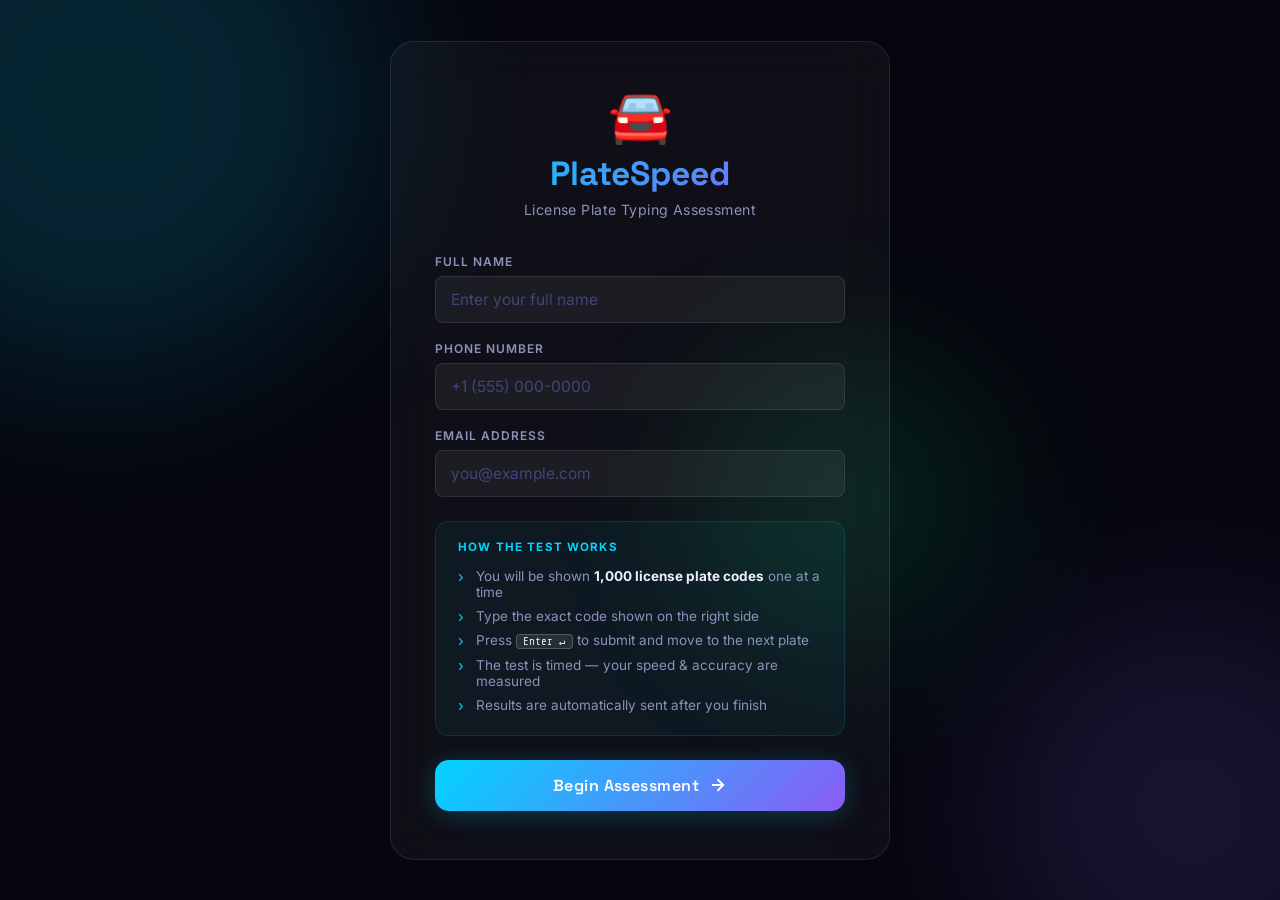
==== test.html @ a6c1d70e "Initial commit: PlateSpeed typing test app" ====
<!DOCTYPE html>
<html lang="en">
<head>
  <meta charset="UTF-8" />
  <meta name="viewport" content="width=device-width, initial-scale=1.0" />
  <title>PlateSpeed – Test in Progress</title>
  <meta name="description" content="License plate typing test in progress." />
  <link rel="stylesheet" href="style.css" />
  <style>
    /* Prevent any text selection across the entire test page */
    .plate-panel * {
      user-select: none !important;
      -webkit-user-select: none !important;
    }
  </style>
</head>
<body class="test-page">

  <!-- Subtle background -->
  <div class="bg-orbs">
    <div class="orb orb-1"></div>
    <div class="orb orb-2"></div>
  </div>

  <!-- ── Fixed Header ──────────────────────────────────────── -->
  <header class="test-header">
    <div class="test-header-inner">
      <div class="header-brand">🚘 PlateSpeed</div>

      <div class="header-progress-wrap">
        <span class="header-progress-label" id="progressLabel">Plate 0 / 1000</span>
        <div class="progress-track">
          <div class="progress-fill" id="progressFill"></div>
        </div>
      </div>

      <div class="header-timer" id="timerDisplay">00:00</div>
    </div>
  </header>

  <!-- ── Main Content ──────────────────────────────────────── -->
  <main class="test-main">
    <div class="test-grid">

      <!-- Left: Input panel -->
      <div class="input-panel">
        <span class="panel-label">Type the plate exactly</span>

        <div class="type-input-wrap">
          <input
            type="text"
            id="typeInput"
            maxlength="7"
            autocomplete="off"
            autocorrect="off"
            autocapitalize="characters"
            spellcheck="false"
            placeholder="_ _ _ _ _ _ _"
            aria-label="Type the license plate shown on the right"
          />
        </div>

        <div class="enter-hint">
          Press <kbd>Enter ↵</kbd> to submit &amp; advance
        </div>
      </div>

      <!-- Right: Plate display -->
      <div class="plate-panel">
        <span class="panel-label">Current Plate</span>

        <div class="plate-frame" aria-hidden="true">
          <div class="plate-display-inner">
            <!-- Bolt decorations -->
            <div class="plate-bolts">
              <div class="bolt"></div>
              <div class="bolt"></div>
            </div>
            <!-- The plate text — non-selectable -->
            <span id="plateText">Loading…</span>
            <div class="plate-state-bar">United States</div>
          </div>
        </div>

        <div class="plate-count-badge" id="plateBadge">1 / 1000</div>
      </div>

    </div>
  </main>

  <!-- ── Results Overlay ───────────────────────────────────── -->
  <div class="results-overlay" id="resultsOverlay" role="dialog" aria-modal="true" aria-label="Test Results">
    <div class="results-card">
      <span class="results-icon">🏁</span>
      <h2 class="results-title">Assessment Complete</h2>
      <p class="results-subtitle" id="resName">Well done!</p>

      <div class="results-stats">
        <div class="stat-block">
          <span class="stat-value" id="resCorrect">—</span>
          <span class="stat-label">Correct</span>
        </div>
        <div class="stat-block">
          <span class="stat-value" id="resAccuracy">—</span>
          <span class="stat-label">Accuracy</span>
        </div>
        <div class="stat-block">
          <span class="stat-value" id="resTime">—</span>
          <span class="stat-label">Time Taken</span>
        </div>
      </div>

      <p class="results-note" id="submitStatus">Submitting results…</p>

      <button class="btn-primary" onclick="window.location.href='index.html'" style="max-width:260px;margin:0 auto;">
        Take Another Test
      </button>
    </div>
  </div>

  <!-- ── Scripts ───────────────────────────────────────────── -->
  <script src="config.js"></script>
  <script src="plates.js"></script>
  <script src="test.js"></script>
</body>
</html>
---- style.css ----
/* ── PlateSpeed — style.css ─────────────────────────────────── */
@import url('https://fonts.googleapis.com/css2?family=Inter:wght@300;400;500;600;700&family=Space+Grotesk:wght@500;600;700&family=Share+Tech+Mono&display=swap');

/* ── Variables ──────────────────────────────────────────────── */
:root {
  --bg-0: #06060e;
  --bg-1: #0d0d1a;
  --glass: rgba(255, 255, 255, 0.04);
  --glass-border: rgba(255, 255, 255, 0.09);
  --accent-cyan: #00d4ff;
  --accent-purple: #8b5cf6;
  --accent-green: #00e87a;
  --gradient: linear-gradient(135deg, #00d4ff 0%, #8b5cf6 100%);
  --text-1: #eeeeff;
  --text-2: #9090bb;
  --text-3: #44447a;
  --radius-sm: 8px;
  --radius-md: 14px;
  --radius-lg: 24px;
}

/* ── Reset ──────────────────────────────────────────────────── */
*, *::before, *::after { box-sizing: border-box; margin: 0; padding: 0; }
html, body { height: 100%; }
body {
  font-family: 'Inter', sans-serif;
  background: var(--bg-0);
  color: var(--text-1);
  -webkit-font-smoothing: antialiased;
  overflow-x: hidden;
}

/* ── Background Orbs ────────────────────────────────────────── */
.bg-orbs { position: fixed; inset: 0; pointer-events: none; z-index: 0; overflow: hidden; }
.orb {
  position: absolute; border-radius: 50%;
  filter: blur(90px); opacity: 0.15;
  animation: orbFloat 14s ease-in-out infinite;
}
.orb-1 { width: 560px; height: 560px; background: #00d4ff; top: -180px; left: -180px; animation-delay: 0s; }
.orb-2 { width: 420px; height: 420px; background: #8b5cf6; bottom: -120px; right: -120px; animation-delay: -5s; }
.orb-3 { width: 280px; height: 280px; background: #00e87a; top: 40%; left: 55%; animation-delay: -9s; }
@keyframes orbFloat {
  0%, 100% { transform: translate(0, 0) scale(1); }
  40% { transform: translate(24px, -18px) scale(1.06); }
  70% { transform: translate(-18px, 28px) scale(0.94); }
}

/* ── Glass Card ─────────────────────────────────────────────── */
.glass-card {
  background: var(--glass);
  backdrop-filter: blur(24px);
  -webkit-backdrop-filter: blur(24px);
  border: 1px solid var(--glass-border);
  border-radius: var(--radius-lg);
}

/* ═══════════════════════════════════════════════════════════ */
/*  REGISTRATION PAGE                                          */
/* ═══════════════════════════════════════════════════════════ */
.register-page { display: flex; align-items: center; justify-content: center; min-height: 100vh; padding: 24px; }
.register-container { position: relative; z-index: 1; width: 100%; max-width: 500px; }
.register-card { padding: 48px 44px; }

.logo-area { text-align: center; margin-bottom: 36px; }
.logo-icon { font-size: 52px; line-height: 1; margin-bottom: 10px; display: block; }
.logo-area h1 {
  font-family: 'Space Grotesk', sans-serif;
  font-size: 2.1rem; font-weight: 700;
  background: var(--gradient);
  -webkit-background-clip: text; -webkit-text-fill-color: transparent; background-clip: text;
  margin-bottom: 6px;
}
.logo-area .subtitle { color: var(--text-2); font-size: 0.88rem; letter-spacing: 0.03em; }

.form-group { margin-bottom: 18px; }
.form-group label {
  display: block; font-size: 0.75rem; font-weight: 600;
  color: var(--text-2); text-transform: uppercase; letter-spacing: 0.08em; margin-bottom: 7px;
}
.form-group input {
  width: 100%;
  background: rgba(255, 255, 255, 0.055);
  border: 1px solid var(--glass-border);
  border-radius: var(--radius-sm);
  color: var(--text-1);
  font-family: 'Inter', sans-serif; font-size: 0.97rem;
  padding: 13px 15px; outline: none;
  transition: border-color 0.2s, box-shadow 0.2s;
}
.form-group input::placeholder { color: var(--text-3); }
.form-group input:focus {
  border-color: var(--accent-cyan);
  box-shadow: 0 0 0 3px rgba(0, 212, 255, 0.13);
}

.instructions-box {
  background: rgba(0, 212, 255, 0.05);
  border: 1px solid rgba(0, 212, 255, 0.14);
  border-radius: var(--radius-md);
  padding: 18px 22px; margin: 24px 0;
}
.instructions-box h3 {
  font-size: 0.72rem; font-weight: 700; color: var(--accent-cyan);
  text-transform: uppercase; letter-spacing: 0.1em; margin-bottom: 10px;
}
.instructions-box ul { list-style: none; }
.instructions-box li {
  font-size: 0.845rem; color: var(--text-2);
  padding: 4px 0 4px 18px; position: relative;
}
.instructions-box li::before { content: '›'; position: absolute; left: 0; color: var(--accent-cyan); font-size: 1.1em; }
.instructions-box li strong { color: var(--text-1); }
.instructions-box kbd {
  display: inline-block;
  background: rgba(255, 255, 255, 0.1); border: 1px solid rgba(255, 255, 255, 0.2);
  border-radius: 4px; padding: 0px 6px;
  font-size: 0.8em; font-family: 'Share Tech Mono', monospace; color: var(--text-1);
}

.btn-primary {
  width: 100%; display: flex; align-items: center; justify-content: center; gap: 10px;
  padding: 15px; background: var(--gradient); border: none; border-radius: var(--radius-md);
  color: #fff; font-family: 'Space Grotesk', sans-serif; font-size: 1rem; font-weight: 600;
  cursor: pointer; letter-spacing: 0.03em;
  transition: opacity 0.2s, transform 0.15s, box-shadow 0.2s;
  box-shadow: 0 4px 24px rgba(0, 212, 255, 0.22);
}
.btn-primary:hover { opacity: 0.9; transform: translateY(-2px); box-shadow: 0 8px 32px rgba(0, 212, 255, 0.32); }
.btn-primary:active { transform: translateY(0); }

/* ═══════════════════════════════════════════════════════════ */
/*  TEST PAGE                                                  */
/* ═══════════════════════════════════════════════════════════ */
.test-page { display: flex; flex-direction: column; min-height: 100vh; }

/* Header */
.test-header {
  position: sticky; top: 0; z-index: 20;
  background: rgba(6, 6, 14, 0.88);
  backdrop-filter: blur(16px); -webkit-backdrop-filter: blur(16px);
  border-bottom: 1px solid var(--glass-border);
  padding: 0 32px;
}
.test-header-inner {
  display: flex; align-items: center; justify-content: space-between;
  height: 64px; max-width: 1280px; margin: 0 auto; width: 100%;
}
.header-brand {
  font-family: 'Space Grotesk', sans-serif; font-size: 1.1rem; font-weight: 700;
  background: var(--gradient); -webkit-background-clip: text; -webkit-text-fill-color: transparent; background-clip: text;
}
.header-progress-wrap { display: flex; flex-direction: column; align-items: center; gap: 4px; flex: 1; max-width: 360px; margin: 0 32px; }
.header-progress-label { font-size: 0.75rem; color: var(--text-2); font-weight: 500; }
.progress-track {
  width: 100%; height: 4px; background: rgba(255, 255, 255, 0.07);
  border-radius: 2px; overflow: hidden;
}
.progress-fill {
  height: 100%; width: 0%; background: var(--gradient);
  border-radius: 2px; transition: width 0.3s ease;
}
.header-timer {
  font-family: 'Share Tech Mono', monospace; font-size: 1.5rem;
  color: var(--accent-cyan); letter-spacing: 0.05em;
}

/* Main Test Area */
.test-main {
  flex: 1; display: flex; align-items: center; justify-content: center;
  padding: 40px 32px; position: relative; z-index: 1;
}
.test-grid {
  display: grid; grid-template-columns: 1fr 1fr;
  gap: 32px; width: 100%; max-width: 1100px; align-items: center;
}

/* Left Panel — Input */
.input-panel { display: flex; flex-direction: column; align-items: center; gap: 24px; }
.panel-label {
  font-size: 0.75rem; font-weight: 600; text-transform: uppercase; letter-spacing: 0.1em;
  color: var(--text-2);
}
.type-input-wrap { width: 100%; max-width: 360px; position: relative; }
#typeInput {
  width: 100%; padding: 22px 24px;
  font-family: 'Share Tech Mono', monospace; font-size: 2rem; font-weight: 400;
  text-align: center; letter-spacing: 0.22em; text-transform: uppercase;
  background: rgba(255, 255, 255, 0.06); border: 2px solid var(--glass-border);
  border-radius: var(--radius-md); color: var(--text-1); outline: none;
  caret-color: var(--accent-cyan);
  transition: border-color 0.2s, box-shadow 0.2s;
}
#typeInput:focus {
  border-color: var(--accent-cyan);
  box-shadow: 0 0 0 4px rgba(0, 212, 255, 0.12), 0 0 30px rgba(0, 212, 255, 0.08);
}
.enter-hint { display: flex; align-items: center; gap: 8px; font-size: 0.8rem; color: var(--text-3); }
.enter-hint kbd {
  background: rgba(255,255,255,0.08); border: 1px solid rgba(255,255,255,0.15);
  border-radius: 5px; padding: 2px 9px; font-size: 0.85em;
  font-family: 'Share Tech Mono', monospace; color: var(--text-2);
}

/* Right Panel — Plate Display */
.plate-panel { display: flex; flex-direction: column; align-items: center; gap: 28px; }
.plate-frame {
  position: relative; padding: 10px;
  background: linear-gradient(135deg, rgba(0,212,255,0.12), rgba(139,92,246,0.12));
  border-radius: var(--radius-lg); border: 1px solid rgba(0,212,255,0.2);
  box-shadow: 0 0 60px rgba(0, 212, 255, 0.08), inset 0 0 40px rgba(0,0,0,0.3);
}
.plate-display-inner {
  background: #f5f0e8;
  border-radius: 14px;
  border: 3px solid #d4c9a8;
  padding: 28px 44px;
  box-shadow: inset 0 2px 8px rgba(0,0,0,0.25), 0 4px 24px rgba(0,0,0,0.4);
  position: relative;
  overflow: hidden;
}
.plate-display-inner::before {
  content: '';
  position: absolute; inset: 0;
  background: linear-gradient(180deg, rgba(255,255,255,0.12) 0%, transparent 50%);
  pointer-events: none;
}
.plate-bolts {
  position: absolute; top: 10px; left: 0; right: 0;
  display: flex; justify-content: space-between; padding: 0 16px;
}
.bolt {
  width: 10px; height: 10px; border-radius: 50%;
  background: radial-gradient(circle at 35% 35%, #aaa, #555);
  box-shadow: 0 1px 2px rgba(0,0,0,0.5);
}
#plateText {
  font-family: 'Share Tech Mono', monospace;
  font-size: 3.8rem; font-weight: 400;
  color: #1a1a2e; letter-spacing: 0.26em;
  text-shadow: 1px 1px 0 rgba(0,0,0,0.15);
  user-select: none; -webkit-user-select: none; -moz-user-select: none;
  pointer-events: none; display: block; text-align: center;
  white-space: nowrap;
}
.plate-state-bar {
  background: #1a1a2e; color: #f5f0e8;
  font-family: 'Inter', sans-serif; font-size: 0.55rem; font-weight: 700;
  text-align: center; letter-spacing: 0.25em; text-transform: uppercase;
  padding: 4px 0; margin-top: 10px; border-radius: 4px;
  user-select: none; -webkit-user-select: none;
}

/* Plate count badge */
.plate-count-badge {
  font-size: 0.8rem; color: var(--text-2);
  background: rgba(255,255,255,0.05); border: 1px solid var(--glass-border);
  border-radius: 20px; padding: 5px 16px; font-family: 'Share Tech Mono', monospace;
}

/* ═══════════════════════════════════════════════════════════ */
/*  RESULTS OVERLAY                                            */
/* ═══════════════════════════════════════════════════════════ */
.results-overlay {
  position: fixed; inset: 0; z-index: 100;
  display: flex; align-items: center; justify-content: center;
  background: rgba(6, 6, 14, 0.9);
  backdrop-filter: blur(16px); -webkit-backdrop-filter: blur(16px);
  opacity: 0; pointer-events: none; transition: opacity 0.4s;
}
.results-overlay.active { opacity: 1; pointer-events: all; }
.results-card {
  background: rgba(15, 15, 30, 0.95);
  border: 1px solid var(--glass-border); border-radius: var(--radius-lg);
  padding: 52px 56px; max-width: 540px; width: 90%;
  text-align: center;
  transform: scale(0.9); transition: transform 0.4s cubic-bezier(0.34, 1.56, 0.64, 1);
  box-shadow: 0 0 80px rgba(0, 212, 255, 0.12);
}
.results-overlay.active .results-card { transform: scale(1); }

.results-icon { font-size: 56px; display: block; margin-bottom: 16px; }
.results-title {
  font-family: 'Space Grotesk', sans-serif; font-size: 1.8rem; font-weight: 700;
  margin-bottom: 8px;
  background: var(--gradient); -webkit-background-clip: text; -webkit-text-fill-color: transparent; background-clip: text;
}
.results-subtitle { color: var(--text-2); font-size: 0.9rem; margin-bottom: 36px; }

.results-stats { display: grid; grid-template-columns: repeat(3, 1fr); gap: 16px; margin-bottom: 32px; }
.stat-block {
  background: rgba(255, 255, 255, 0.04); border: 1px solid var(--glass-border);
  border-radius: var(--radius-md); padding: 20px 12px;
}
.stat-value {
  font-family: 'Share Tech Mono', monospace; font-size: 2rem; font-weight: 400;
  color: var(--accent-cyan); display: block; margin-bottom: 4px;
}
.stat-label { font-size: 0.7rem; color: var(--text-2); text-transform: uppercase; letter-spacing: 0.08em; }

.results-note { font-size: 0.82rem; color: var(--text-3); margin-bottom: 28px; }
.results-note span { color: var(--accent-green); }

/* ═══════════════════════════════════════════════════════════ */
/*  RESPONSIVE                                                 */
/* ═══════════════════════════════════════════════════════════ */
@media (max-width: 760px) {
  .test-grid { grid-template-columns: 1fr; }
  .plate-panel { order: -1; }
  #plateText { font-size: 2.8rem; }
  .test-header-inner { padding: 0; }
  .header-progress-wrap { max-width: 200px; margin: 0 16px; }
}
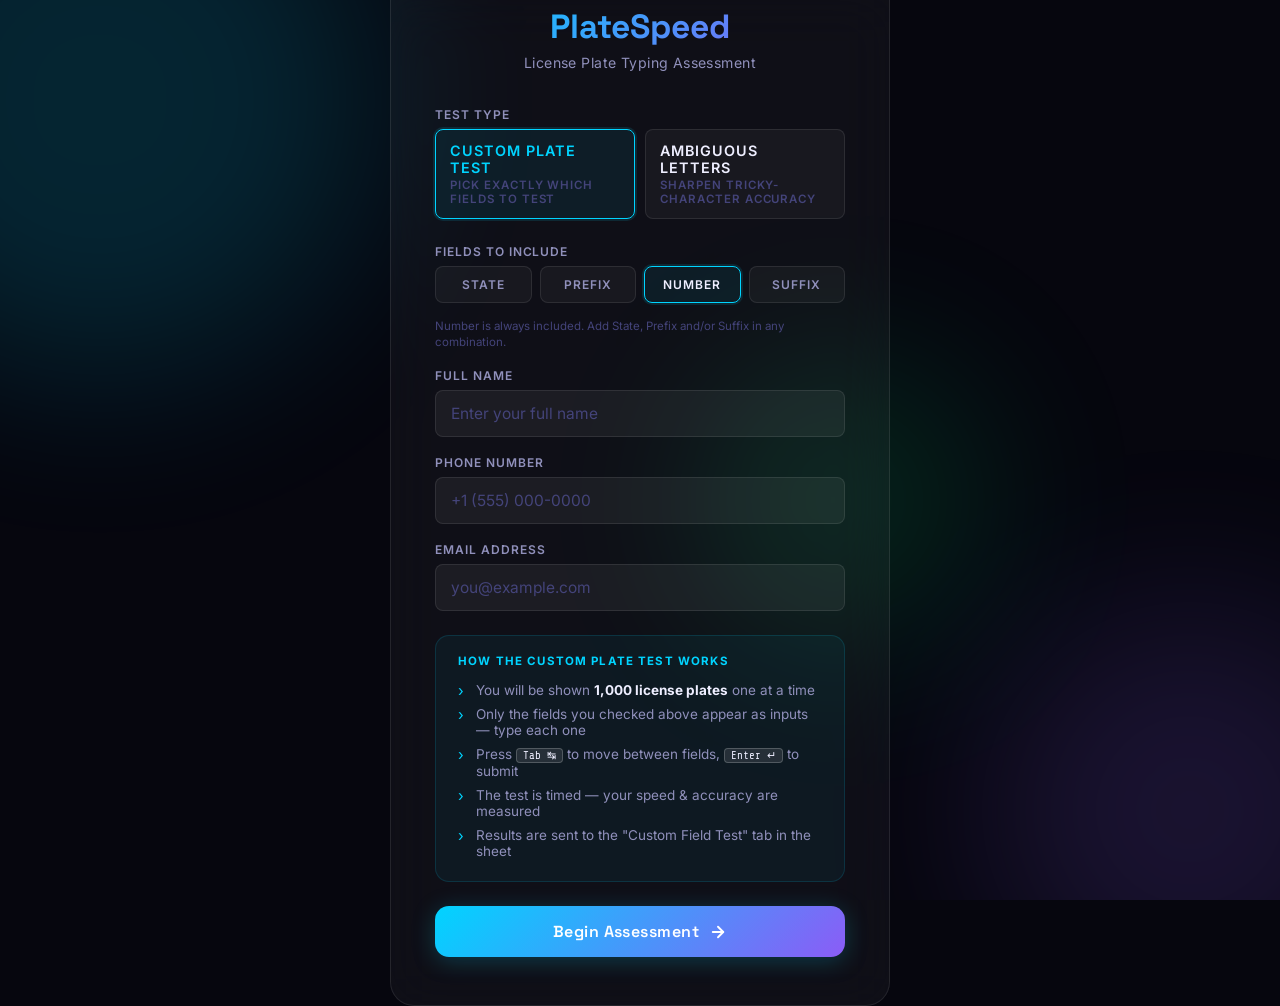
==== commit a279f391: "ambigous addition" ====
--- a/test.html
+++ b/test.html
@@ -25,7 +25,7 @@
   <!-- ── Fixed Header ──────────────────────────────────────── -->
   <header class="test-header">
     <div class="test-header-inner">
-      <div class="header-brand">🚘 PlateSpeed</div>
+      <div class="header-brand">🚘 PlateSpeed <span class="header-mode" id="headerMode"></span></div>
 
       <div class="header-progress-wrap">
         <span class="header-progress-label" id="progressLabel">Plate 0 / 1000</span>
@@ -44,12 +44,44 @@
 
       <!-- Left: Input panel -->
       <div class="input-panel">
-        <span class="panel-label">Type the plate exactly</span>
+        <span class="panel-label" id="inputPanelLabel">Type the plate exactly</span>
 
-        <div class="type-input-wrap">
+        <!-- Custom Field Test — only enabled fields are shown -->
+        <div class="custom-input-wrap" id="customInputWrap" style="display:none;">
+          <div class="custom-field" id="fieldWrapState">
+            <label for="fieldState">Jurisdiction</label>
+            <select id="fieldState" autocomplete="off"></select>
+          </div>
+          <div class="custom-field-row">
+            <div class="custom-field custom-field-small" id="fieldWrapPrefix">
+              <label for="fieldPrefix">Prefix</label>
+              <input
+                type="text" id="fieldPrefix" maxlength="4"
+                autocomplete="off" autocorrect="off" autocapitalize="characters"
+                spellcheck="false" placeholder="None" />
+            </div>
+            <div class="custom-field custom-field-large" id="fieldWrapNumber">
+              <label for="fieldNumber">Registration</label>
+              <input
+                type="text" id="fieldNumber" maxlength="8"
+                autocomplete="off" autocorrect="off" autocapitalize="characters"
+                spellcheck="false" placeholder="00000" />
+            </div>
+            <div class="custom-field custom-field-small" id="fieldWrapSuffix">
+              <label for="fieldSuffix">Suffix</label>
+              <input
+                type="text" id="fieldSuffix" maxlength="4"
+                autocomplete="off" autocorrect="off" autocapitalize="characters"
+                spellcheck="false" placeholder="None" />
+            </div>
+          </div>
+        </div>
+
+        <!-- Ambiguous Letters Practice — single plate-number input -->
+        <div class="type-input-wrap" id="ambiguousInputWrap" style="display:none;">
           <input
             type="text"
-            id="typeInput"
+            id="ambiguousInput"
             maxlength="7"
             autocomplete="off"
             autocorrect="off"
@@ -60,7 +92,7 @@
           />
         </div>
 
-        <div class="enter-hint">
+        <div class="enter-hint" id="enterHint">
           Press <kbd>Enter ↵</kbd> to submit &amp; advance
         </div>
       </div>
@@ -69,16 +101,32 @@
       <div class="plate-panel">
         <span class="panel-label">Current Plate</span>
 
-        <div class="plate-frame" aria-hidden="true">
-          <div class="plate-display-inner">
-            <!-- Bolt decorations -->
+        <!-- Custom Field Test plate (state on top, stacked prefix/suffix, registration) -->
+        <div class="plate-frame custom-plate-frame" id="customPlateFrame" style="display:none;" aria-hidden="true">
+          <div class="plate-display-inner custom-plate-inner">
             <div class="plate-bolts">
               <div class="bolt"></div>
               <div class="bolt"></div>
             </div>
-            <!-- The plate text — non-selectable -->
-            <span id="plateText">Loading…</span>
-            <div class="plate-state-bar">United States</div>
+            <div class="custom-plate-state" id="customPlateState" style="display:none;">Illinois</div>
+            <div class="custom-plate-row">
+              <div class="custom-plate-stack" id="customPlatePrefix" style="display:none;"></div>
+              <div class="custom-plate-number" id="customPlateNumber">Loading…</div>
+              <div class="custom-plate-stack" id="customPlateSuffix" style="display:none;"></div>
+            </div>
+            <div class="custom-plate-tagline" id="customPlateTagline">United States</div>
+          </div>
+        </div>
+
+        <!-- Ambiguous Letters plate — heavily squished, blurred & glared on purpose -->
+        <div class="plate-frame ambiguous-plate-frame" id="ambiguousPlateFrame" style="display:none;" aria-hidden="true">
+          <div class="plate-display-inner ambiguous-plate-inner">
+            <div class="plate-bolts">
+              <div class="bolt"></div>
+              <div class="bolt"></div>
+            </div>
+            <span id="ambiguousPlateText" class="ambiguous-plate-text">Loading…</span>
+            <div class="ambiguous-glare" id="ambiguousGlare"></div>
           </div>
         </div>
 
--- a/style.css
+++ b/style.css
@@ -94,6 +94,61 @@
   box-shadow: 0 0 0 3px rgba(0, 212, 255, 0.13);
 }
 
+.test-type-toggle {
+  display: grid; grid-template-columns: 1fr 1fr; gap: 10px;
+}
+.test-type-option {
+  position: relative; cursor: pointer;
+  background: rgba(255, 255, 255, 0.04);
+  border: 1px solid var(--glass-border);
+  border-radius: var(--radius-sm);
+  padding: 12px 14px;
+  transition: border-color 0.2s, background 0.2s;
+}
+.test-type-option input { position: absolute; opacity: 0; pointer-events: none; }
+.test-type-option span { display: flex; flex-direction: column; gap: 2px; }
+.test-type-option strong {
+  font-size: 0.9rem; color: var(--text-1); font-weight: 600;
+}
+.test-type-option small {
+  font-size: 0.72rem; color: var(--text-3);
+}
+.test-type-option:has(input:checked) {
+  border-color: var(--accent-cyan);
+  background: rgba(0, 212, 255, 0.07);
+  box-shadow: 0 0 0 2px rgba(0, 212, 255, 0.12);
+}
+.test-type-option:has(input:checked) strong { color: var(--accent-cyan); }
+
+.field-checkbox-grid {
+  display: grid; grid-template-columns: repeat(4, 1fr); gap: 8px;
+}
+.field-checkbox {
+  position: relative; cursor: pointer; text-align: center;
+  background: rgba(255, 255, 255, 0.04);
+  border: 1px solid var(--glass-border);
+  border-radius: var(--radius-sm);
+  padding: 10px 6px;
+  font-size: 0.82rem; font-weight: 600; color: var(--text-2);
+  transition: border-color 0.2s, background 0.2s, color 0.2s;
+}
+.field-checkbox input { position: absolute; opacity: 0; pointer-events: none; }
+.field-checkbox:has(input:checked) {
+  border-color: var(--accent-cyan);
+  background: rgba(0, 212, 255, 0.07);
+  color: var(--text-1);
+  box-shadow: 0 0 0 2px rgba(0, 212, 255, 0.12);
+}
+.field-checkbox.is-locked {
+  cursor: default;
+  border-color: rgba(0, 212, 255, 0.3);
+  background: rgba(0, 212, 255, 0.06);
+  color: var(--accent-cyan);
+}
+.field-hint {
+  font-size: 0.72rem; color: var(--text-3); margin-top: 8px; line-height: 1.4;
+}
+
 .instructions-box {
   background: rgba(0, 212, 255, 0.05);
   border: 1px solid rgba(0, 212, 255, 0.14);
@@ -182,7 +237,7 @@
   color: var(--text-2);
 }
 .type-input-wrap { width: 100%; max-width: 360px; position: relative; }
-#typeInput {
+#ambiguousInput {
   width: 100%; padding: 22px 24px;
   font-family: 'Share Tech Mono', monospace; font-size: 2rem; font-weight: 400;
   text-align: center; letter-spacing: 0.22em; text-transform: uppercase;
@@ -191,7 +246,7 @@
   caret-color: var(--accent-cyan);
   transition: border-color 0.2s, box-shadow 0.2s;
 }
-#typeInput:focus {
+#ambiguousInput:focus {
   border-color: var(--accent-cyan);
   box-shadow: 0 0 0 4px rgba(0, 212, 255, 0.12), 0 0 30px rgba(0, 212, 255, 0.08);
 }
@@ -234,21 +289,45 @@
   background: radial-gradient(circle at 35% 35%, #aaa, #555);
   box-shadow: 0 1px 2px rgba(0,0,0,0.5);
 }
-#plateText {
+/* ═══════════════════════════════════════════════════════════ */
+/*  AMBIGUOUS LETTERS — heavily squished, blurred plate text   */
+/* ═══════════════════════════════════════════════════════════ */
+.ambiguous-plate-inner {
+  padding: 34px 48px;
+  filter: contrast(0.82) brightness(0.91);
+}
+.ambiguous-plate-inner::after {
+  /* faint scanline grain to sell the "low-quality capture" feel */
+  content: '';
+  position: absolute; inset: 0; pointer-events: none; z-index: 2;
+  background: repeating-linear-gradient(
+    0deg, rgba(0,0,0,0.07) 0px, rgba(0,0,0,0.07) 1px,
+    transparent 1px, transparent 3px
+  );
+  mix-blend-mode: multiply;
+}
+#ambiguousPlateText {
   font-family: 'Share Tech Mono', monospace;
-  font-size: 3.8rem; font-weight: 400;
-  color: #1a1a2e; letter-spacing: 0.26em;
-  text-shadow: 1px 1px 0 rgba(0,0,0,0.15);
+  font-size: 3.6rem; font-weight: 400;
+  color: #24242e; letter-spacing: 0.03em;
+  text-shadow:
+    2.4px 0 0 rgba(0,0,0,0.42),
+    -2px 0 0 rgba(0,0,0,0.34),
+    1.6px 1.8px 0 rgba(0,0,0,0.24),
+    -1.4px -1px 0 rgba(0,0,0,0.16);
+  filter: blur(1.8px);
   user-select: none; -webkit-user-select: none; -moz-user-select: none;
   pointer-events: none; display: block; text-align: center;
   white-space: nowrap;
-}
-.plate-state-bar {
-  background: #1a1a2e; color: #f5f0e8;
-  font-family: 'Inter', sans-serif; font-size: 0.55rem; font-weight: 700;
-  text-align: center; letter-spacing: 0.25em; text-transform: uppercase;
-  padding: 4px 0; margin-top: 10px; border-radius: 4px;
-  user-select: none; -webkit-user-select: none;
+  transition: opacity 0.18s ease;
+}
+.ambiguous-glare {
+  position: absolute; top: -30%; height: 160%; width: 30%; left: 20%;
+  background: linear-gradient(90deg, transparent, rgba(255,255,255,0.95), transparent);
+  filter: blur(7px);
+  pointer-events: none; z-index: 3;
+  mix-blend-mode: overlay;
+  transition: left 0.15s ease, opacity 0.15s ease;
 }
 
 /* Plate count badge */
@@ -257,6 +336,127 @@
   background: rgba(255,255,255,0.05); border: 1px solid var(--glass-border);
   border-radius: 20px; padding: 5px 16px; font-family: 'Share Tech Mono', monospace;
 }
+
+/* ── Header mode chip (Custom Test / Ambiguous Letters) ──────── */
+.header-mode {
+  font-family: 'Inter', sans-serif; font-size: 0.62rem; font-weight: 700;
+  letter-spacing: 0.14em; text-transform: uppercase;
+  color: var(--accent-cyan); -webkit-text-fill-color: var(--accent-cyan);
+  background: rgba(0, 212, 255, 0.1);
+  border: 1px solid rgba(0, 212, 255, 0.25);
+  border-radius: 4px; padding: 2px 8px; margin-left: 10px;
+  vertical-align: middle;
+}
+
+/* ═══════════════════════════════════════════════════════════ */
+/*  CUSTOM FIELD TEST — PLATE DISPLAY (state/prefix/reg/suffix) */
+/* ═══════════════════════════════════════════════════════════ */
+.custom-plate-frame .custom-plate-inner {
+  padding: 22px 36px 18px;
+  min-width: 300px;
+}
+.custom-plate-state {
+  font-family: 'Space Grotesk', sans-serif;
+  font-style: italic; font-weight: 700;
+  font-size: 1.4rem; color: #1a1a2e;
+  text-align: center; letter-spacing: 0.04em;
+  margin-bottom: 8px;
+  text-shadow: 1px 1px 0 rgba(255,255,255,0.4);
+}
+.custom-plate-row {
+  display: flex; align-items: center; justify-content: center;
+  gap: 14px; padding: 4px 0;
+}
+.custom-plate-stack {
+  display: flex; flex-direction: column;
+  align-items: center; justify-content: center;
+  font-family: 'Share Tech Mono', monospace;
+  font-size: 1.35rem; font-weight: 700;
+  color: #1a1a2e; line-height: 1;
+  min-width: 22px;
+}
+.custom-plate-stack span {
+  display: block; padding: 1px 0;
+  letter-spacing: 0.02em;
+}
+.custom-plate-stack.is-empty {
+  visibility: hidden;
+}
+.custom-plate-number {
+  font-family: 'Share Tech Mono', monospace;
+  font-size: 3rem; font-weight: 400;
+  color: #1a1a2e; letter-spacing: 0.18em;
+  text-shadow: 1px 1px 0 rgba(0,0,0,0.15);
+  white-space: nowrap;
+}
+.custom-plate-tagline {
+  font-family: 'Inter', sans-serif;
+  font-size: 0.6rem; font-weight: 600;
+  text-align: center; letter-spacing: 0.18em;
+  color: #5a5a6e; text-transform: uppercase;
+  margin-top: 6px;
+}
+
+/* ═══════════════════════════════════════════════════════════ */
+/*  CUSTOM FIELD TEST — INPUT FORM                             */
+/* ═══════════════════════════════════════════════════════════ */
+.custom-input-wrap {
+  width: 100%; max-width: 460px;
+  display: flex; flex-direction: column; gap: 14px;
+}
+.custom-field {
+  display: flex; flex-direction: column; gap: 6px;
+}
+.custom-field label {
+  font-size: 0.68rem; font-weight: 600;
+  color: var(--text-2); text-transform: uppercase;
+  letter-spacing: 0.1em;
+}
+.custom-field input,
+.custom-field select {
+  width: 100%;
+  background: rgba(255, 255, 255, 0.06);
+  border: 2px solid var(--glass-border);
+  border-radius: var(--radius-sm);
+  color: var(--text-1);
+  font-family: 'Share Tech Mono', monospace;
+  font-size: 1.1rem;
+  padding: 12px 14px;
+  text-align: center; letter-spacing: 0.12em;
+  text-transform: uppercase;
+  outline: none;
+  transition: border-color 0.2s, box-shadow 0.2s;
+}
+.custom-field select {
+  font-family: 'Inter', sans-serif;
+  letter-spacing: 0.02em; text-transform: none;
+  cursor: pointer;
+  appearance: none; -webkit-appearance: none;
+  background-image: url("data:image/svg+xml;utf8,<svg xmlns='http://www.w3.org/2000/svg' width='14' height='14' viewBox='0 0 24 24' fill='none' stroke='%2300d4ff' stroke-width='2.5' stroke-linecap='round' stroke-linejoin='round'><polyline points='6 9 12 15 18 9'/></svg>");
+  background-repeat: no-repeat;
+  background-position: right 14px center;
+  padding-right: 38px;
+}
+.custom-field select option {
+  background: #0d0d1a; color: var(--text-1);
+}
+.custom-field input::placeholder { color: var(--text-3); }
+.custom-field input:focus,
+.custom-field select:focus {
+  border-color: var(--accent-cyan);
+  box-shadow: 0 0 0 3px rgba(0, 212, 255, 0.13);
+}
+.custom-field-row {
+  display: flex;
+  justify-content: center;
+  align-items: flex-end;
+  flex-wrap: wrap;
+  gap: 10px;
+}
+.custom-field-small { flex: 0 0 90px; }
+.custom-field-large { flex: 1 1 220px; }
+.custom-field-small input { font-size: 1rem; }
+.custom-field-large input { font-size: 1.3rem; }
 
 /* ═══════════════════════════════════════════════════════════ */
 /*  RESULTS OVERLAY                                            */
@@ -307,7 +507,10 @@
 @media (max-width: 760px) {
   .test-grid { grid-template-columns: 1fr; }
   .plate-panel { order: -1; }
-  #plateText { font-size: 2.8rem; }
+  #ambiguousPlateText { font-size: 2.4rem; }
+  .custom-plate-number { font-size: 2.2rem; }
+  .custom-plate-frame .custom-plate-inner { min-width: 0; }
+  .field-checkbox-grid { grid-template-columns: repeat(2, 1fr); }
   .test-header-inner { padding: 0; }
   .header-progress-wrap { max-width: 200px; margin: 0 16px; }
 }
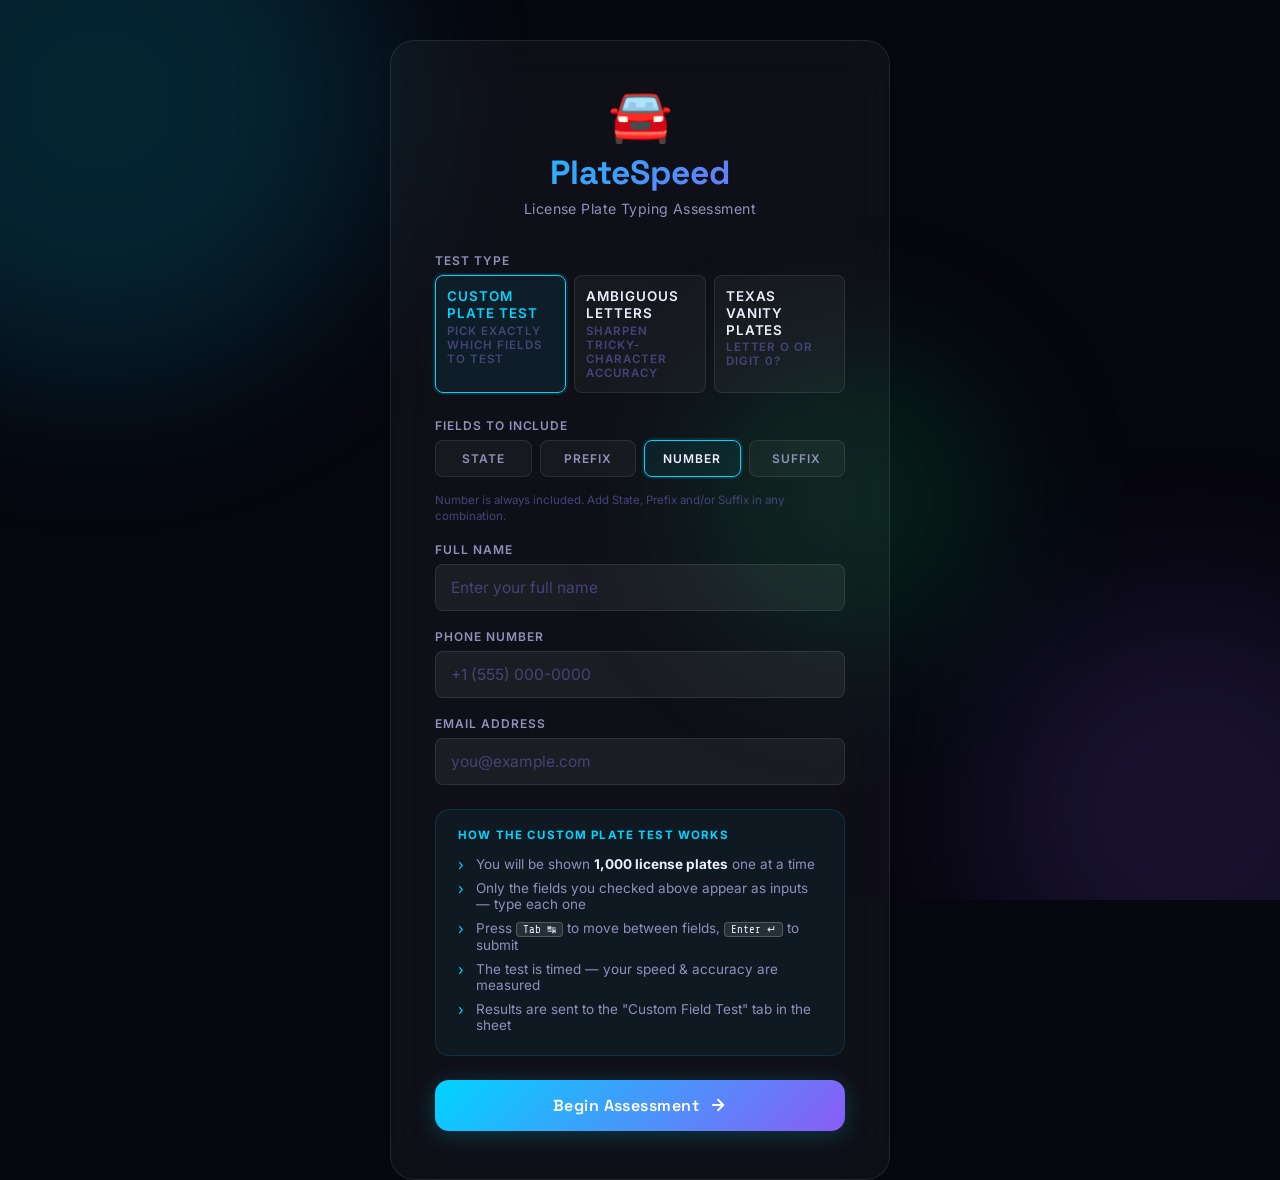
==== commit c1623df5: "vanity plates" ====
--- a/test.html
+++ b/test.html
@@ -92,6 +92,21 @@
           />
         </div>
 
+        <!-- Texas Vanity Plates — single registration input -->
+        <div class="type-input-wrap" id="vanityInputWrap" style="display:none;">
+          <input
+            type="text"
+            id="vanityInput"
+            maxlength="9"
+            autocomplete="off"
+            autocorrect="off"
+            autocapitalize="characters"
+            spellcheck="false"
+            placeholder="_ _ _ _ _ _ _"
+            aria-label="Type the Texas registration shown on the right"
+          />
+        </div>
+
         <div class="enter-hint" id="enterHint">
           Press <kbd>Enter ↵</kbd> to submit &amp; advance
         </div>
@@ -127,6 +142,19 @@
             </div>
             <span id="ambiguousPlateText" class="ambiguous-plate-text">Loading…</span>
             <div class="ambiguous-glare" id="ambiguousGlare"></div>
+          </div>
+        </div>
+
+        <!-- Texas Vanity plate — letter O and digit 0 share one glyph -->
+        <div class="plate-frame" id="vanityPlateFrame" style="display:none;" aria-hidden="true">
+          <div class="plate-display-inner vanity-plate-inner" id="vanityPlateInner">
+            <div class="plate-bolts">
+              <div class="bolt"></div>
+              <div class="bolt"></div>
+            </div>
+            <div class="vanity-plate-header"><span>★</span>TEXAS<span>★</span></div>
+            <div class="vanity-plate-text" id="vanityPlateText">Loading…</div>
+            <div class="vanity-plate-tagline">The Lone Star State</div>
           </div>
         </div>
 
@@ -158,6 +186,8 @@
         </div>
       </div>
 
+      <div class="results-review" id="resultsReview" style="display:none;"></div>
+
       <p class="results-note" id="submitStatus">Submitting results…</p>
 
       <button class="btn-primary" onclick="window.location.href='index.html'" style="max-width:260px;margin:0 auto;">
@@ -169,6 +199,7 @@
   <!-- ── Scripts ───────────────────────────────────────────── -->
   <script src="config.js"></script>
   <script src="plates.js"></script>
+  <script src="vanity-plates.js"></script>
   <script src="test.js"></script>
 </body>
 </html>
--- a/style.css
+++ b/style.css
@@ -1,5 +1,5 @@
 /* ── PlateSpeed — style.css ─────────────────────────────────── */
-@import url('https://fonts.googleapis.com/css2?family=Inter:wght@300;400;500;600;700&family=Space+Grotesk:wght@500;600;700&family=Share+Tech+Mono&display=swap');
+@import url('https://fonts.googleapis.com/css2?family=Inter:wght@300;400;500;600;700&family=Space+Grotesk:wght@500;600;700&family=Share+Tech+Mono&family=Oswald:wght@500;600&display=swap');
 
 /* ── Variables ──────────────────────────────────────────────── */
 :root {
@@ -58,7 +58,13 @@
 /* ═══════════════════════════════════════════════════════════ */
 /*  REGISTRATION PAGE                                          */
 /* ═══════════════════════════════════════════════════════════ */
-.register-page { display: flex; align-items: center; justify-content: center; min-height: 100vh; padding: 24px; }
+.register-page {
+  display: flex; justify-content: center;
+  align-items: center;       /* fallback for browsers without the `safe` keyword */
+  align-items: safe center;  /* prevents the top of a tall card from being centered off-screen */
+  min-height: 100vh; padding: 40px 24px;
+  overflow-y: auto;
+}
 .register-container { position: relative; z-index: 1; width: 100%; max-width: 500px; }
 .register-card { padding: 48px 44px; }
 
@@ -95,20 +101,20 @@
 }
 
 .test-type-toggle {
-  display: grid; grid-template-columns: 1fr 1fr; gap: 10px;
+  display: grid; grid-template-columns: repeat(3, 1fr); gap: 8px;
 }
 .test-type-option {
   position: relative; cursor: pointer;
   background: rgba(255, 255, 255, 0.04);
   border: 1px solid var(--glass-border);
   border-radius: var(--radius-sm);
-  padding: 12px 14px;
+  padding: 12px 11px;
   transition: border-color 0.2s, background 0.2s;
 }
 .test-type-option input { position: absolute; opacity: 0; pointer-events: none; }
 .test-type-option span { display: flex; flex-direction: column; gap: 2px; }
 .test-type-option strong {
-  font-size: 0.9rem; color: var(--text-1); font-weight: 600;
+  font-size: 0.84rem; color: var(--text-1); font-weight: 600; line-height: 1.25;
 }
 .test-type-option small {
   font-size: 0.72rem; color: var(--text-3);
@@ -463,7 +469,10 @@
 /* ═══════════════════════════════════════════════════════════ */
 .results-overlay {
   position: fixed; inset: 0; z-index: 100;
-  display: flex; align-items: center; justify-content: center;
+  display: flex; justify-content: center;
+  align-items: center;       /* fallback for browsers without the `safe` keyword */
+  align-items: safe center;  /* tall cards (vanity review) scroll instead of clipping */
+  overflow-y: auto; padding: 24px 0;
   background: rgba(6, 6, 14, 0.9);
   backdrop-filter: blur(16px); -webkit-backdrop-filter: blur(16px);
   opacity: 0; pointer-events: none; transition: opacity 0.4s;
@@ -502,6 +511,86 @@
 .results-note span { color: var(--accent-green); }
 
 /* ═══════════════════════════════════════════════════════════ */
+/*  TEXAS VANITY — O and 0 share one glyph, as on real plates  */
+/* ═══════════════════════════════════════════════════════════ */
+.vanity-plate-inner {
+  min-width: 360px; padding: 18px 34px 14px;
+  text-align: center;
+  filter: contrast(0.9);
+}
+.vanity-plate-inner.is-dark {
+  background: #121216; border-color: #3a3a44;
+}
+.vanity-plate-header {
+  font-family: 'Oswald', sans-serif; font-weight: 600;
+  font-size: 1.5rem; letter-spacing: 0.22em;
+  color: #1c1c3a; line-height: 1;
+  display: flex; align-items: center; justify-content: center; gap: 10px;
+}
+.vanity-plate-header span { font-size: 0.9rem; letter-spacing: 0; }
+.vanity-plate-text {
+  font-family: 'Oswald', sans-serif; font-weight: 500;
+  font-size: 4.2rem; line-height: 1.05;
+  color: #16162a; letter-spacing: 0.04em;
+  white-space: nowrap; margin: 6px 0 4px;
+  display: inline-block;
+  transition: opacity 0.18s ease;
+}
+.vanity-plate-text .round {
+  /* one identical round glyph for both the letter O and the digit 0 */
+  display: inline-block; transform: scaleX(0.8);
+}
+.vanity-plate-text .sep {
+  display: inline-block; font-size: 0.42em;
+  vertical-align: middle; margin: 0 0.18em;
+  position: relative; top: -0.12em;
+}
+.vanity-plate-tagline {
+  font-family: 'Inter', sans-serif; font-style: italic;
+  font-size: 0.62rem; font-weight: 600; letter-spacing: 0.08em;
+  color: #2c2c48;
+}
+.vanity-plate-inner.is-dark .vanity-plate-header,
+.vanity-plate-inner.is-dark .vanity-plate-text,
+.vanity-plate-inner.is-dark .vanity-plate-tagline { color: #f1ece2; }
+#vanityInput {
+  width: 100%; padding: 22px 24px;
+  font-family: 'Share Tech Mono', monospace; font-size: 2rem; font-weight: 400;
+  text-align: center; letter-spacing: 0.22em; text-transform: uppercase;
+  background: rgba(255, 255, 255, 0.06); border: 2px solid var(--glass-border);
+  border-radius: var(--radius-md); color: var(--text-1); outline: none;
+  caret-color: var(--accent-cyan);
+  transition: border-color 0.2s, box-shadow 0.2s;
+}
+#vanityInput:focus {
+  border-color: var(--accent-cyan);
+  box-shadow: 0 0 0 4px rgba(0, 212, 255, 0.12), 0 0 30px rgba(0, 212, 255, 0.08);
+}
+
+/* End-of-test review of missed vanity plates */
+.results-review {
+  text-align: left; margin: -12px 0 24px;
+  max-height: 240px; overflow-y: auto;
+  border: 1px solid var(--glass-border); border-radius: var(--radius-md);
+  background: rgba(255, 255, 255, 0.03);
+}
+.results-review h4 {
+  position: sticky; top: 0;
+  background: rgba(15, 15, 30, 0.98);
+  font-size: 0.7rem; font-weight: 700; color: var(--accent-cyan);
+  text-transform: uppercase; letter-spacing: 0.1em;
+  padding: 12px 16px 8px; display: flex; justify-content: space-between; gap: 8px;
+}
+.results-review h4 small { color: var(--text-3); text-transform: none; letter-spacing: 0; font-weight: 500; }
+.review-item { padding: 10px 16px; border-top: 1px solid var(--glass-border); }
+.review-plates { display: flex; flex-wrap: wrap; align-items: baseline; gap: 4px 14px; margin-bottom: 4px; font-size: 0.8rem; color: var(--text-2); }
+.review-code { font-family: Consolas, 'Courier New', monospace; font-size: 1rem; color: var(--text-1); letter-spacing: 0.08em; }
+.review-code.is-wrong { color: #ff8a8a; text-decoration: line-through; text-decoration-color: rgba(255,138,138,0.5); }
+.review-code .is-letter { color: var(--accent-cyan); font-weight: 700; }
+.review-code .is-digit  { color: #ffb347; font-weight: 700; }
+.review-reason { font-size: 0.76rem; color: var(--text-2); line-height: 1.45; }
+
+/* ═══════════════════════════════════════════════════════════ */
 /*  RESPONSIVE                                                 */
 /* ═══════════════════════════════════════════════════════════ */
 @media (max-width: 760px) {
@@ -511,6 +600,9 @@
   .custom-plate-number { font-size: 2.2rem; }
   .custom-plate-frame .custom-plate-inner { min-width: 0; }
   .field-checkbox-grid { grid-template-columns: repeat(2, 1fr); }
+  .test-type-toggle { grid-template-columns: 1fr; }
+  .vanity-plate-inner { min-width: 0; padding: 16px 20px 12px; }
+  .vanity-plate-text { font-size: 3rem; }
   .test-header-inner { padding: 0; }
   .header-progress-wrap { max-width: 200px; margin: 0 16px; }
 }
